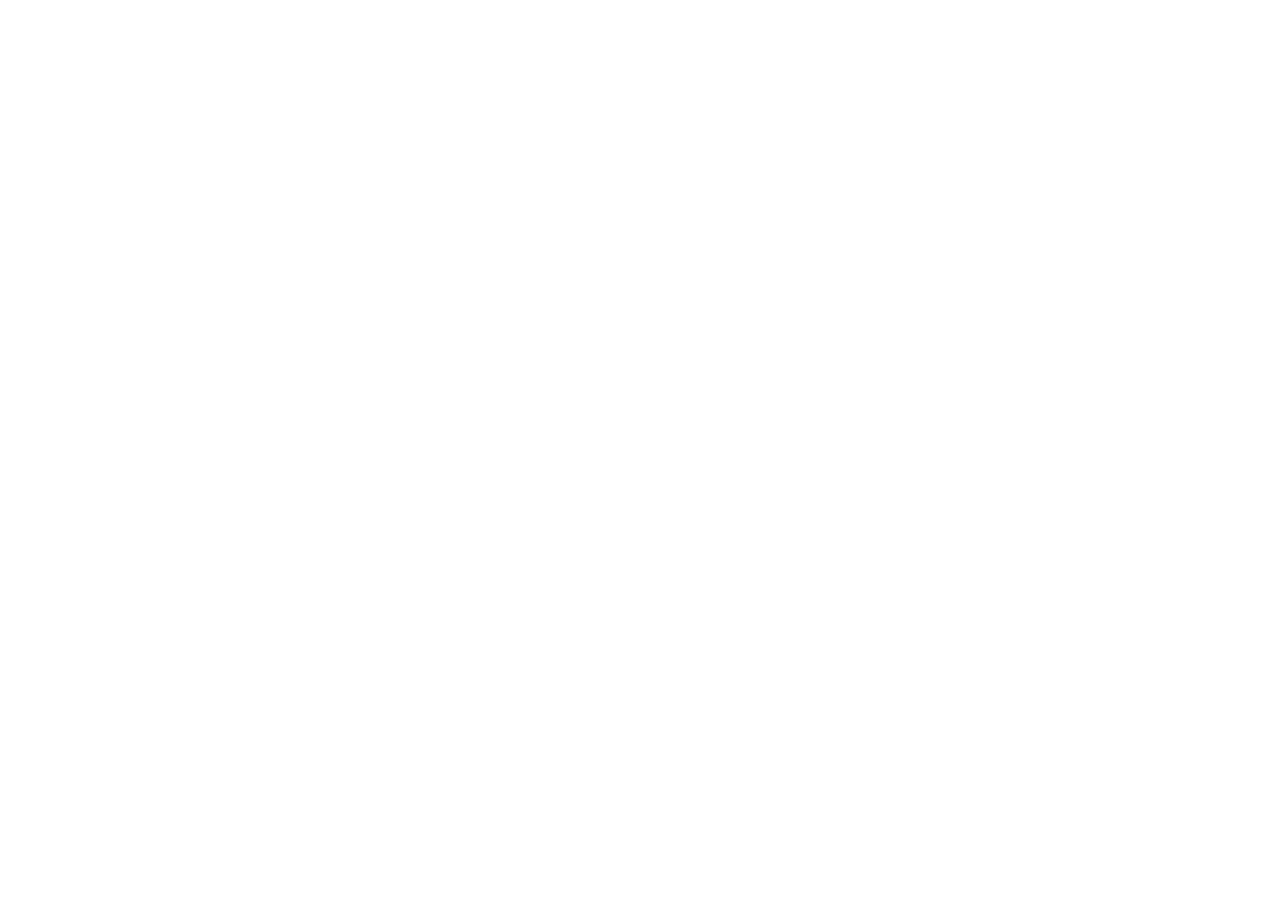
==== index.html @ 57f198ed "first commit" ====
<!DOCTYPE html>
<html lang="en">
<head>
    <meta charset="UTF-8">
    <meta name="viewport" content="width=device-width, initial-scale=1.0">
    <title>Document</title>
</head>
<body>
    
</body>
</html>
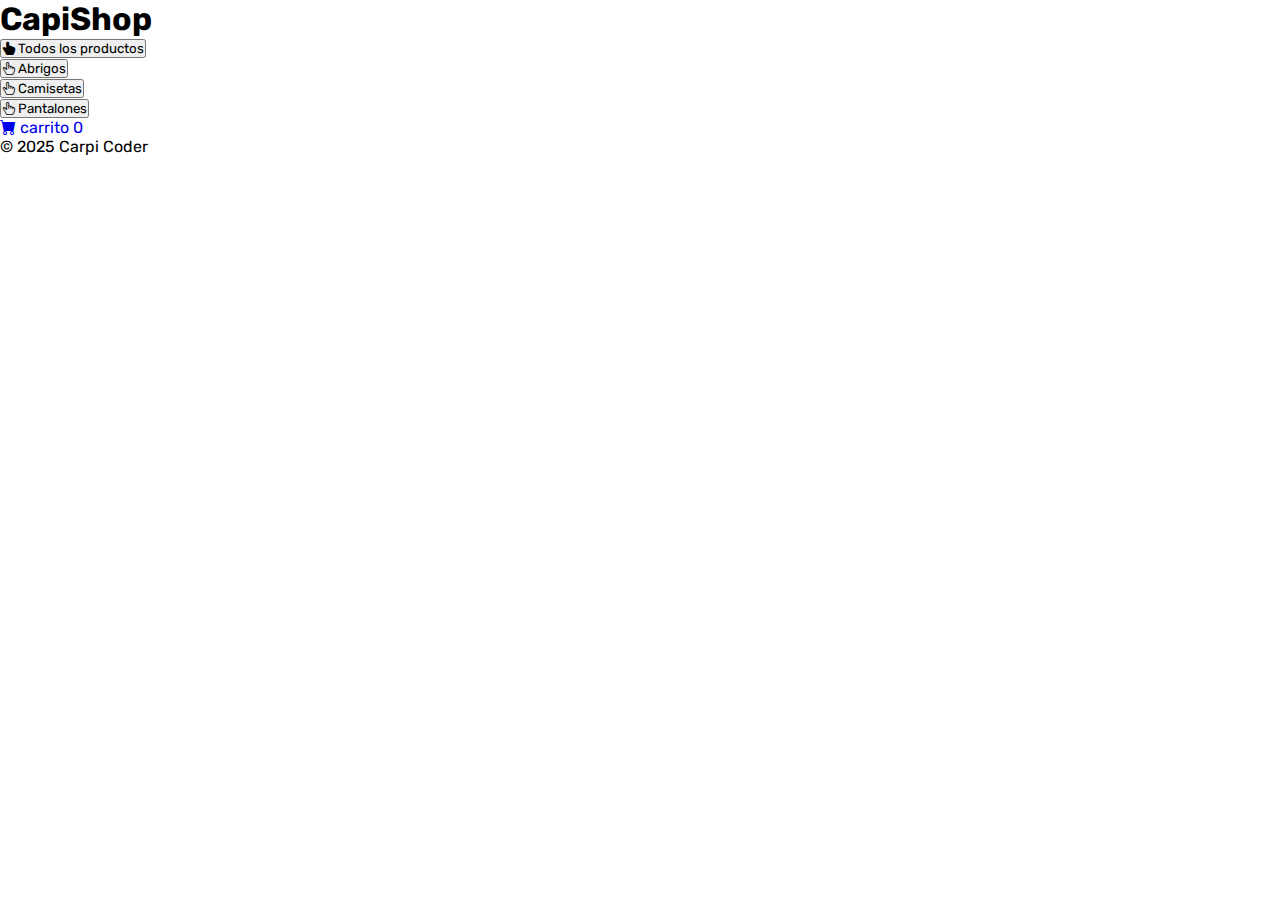
==== commit 798abede: "Creado la seccion lateral" ====
--- a/index.html
+++ b/index.html
@@ -2,10 +2,62 @@
 <html lang="en">
 <head>
     <meta charset="UTF-8">
+    <meta http-equiv="X-UA-Compatible" content="IE=edge">
     <meta name="viewport" content="width=device-width, initial-scale=1.0">
-    <title>Document</title>
+    <title>CarpiShop</title>
+    <link rel="stylesheet" href="https://cdn.jsdelivr.net/npm/bootstrap-icons@1.9.1/font/bootstrap-icons.css">
+    <link rel="stylesheet" href="css/main.css">
+
 </head>
 <body>
-    
+    <div class="wrapper">
+        <aside>
+            <header>
+                <h1 class="logo">CapiShop</h1>
+            </header>
+            <nav>
+                <ul>
+                    <li>
+                        <button class="boton-categoria">
+                            <i class="bi bi-hand-index-thumb-fill"></i>
+                            Todos los productos
+                        </button>
+                    </li>
+                    <li>
+                        <button class="boton-categoria">
+                            <i class="bi bi-hand-index-thumb"></i>
+                            Abrigos
+                        </button>
+                    </li>
+                    <li>
+                        <button class="boton-categoria">
+                            <i class="bi bi-hand-index-thumb"></i>
+                            Camisetas
+                        </button>
+                    </li>
+                    <li>
+                        <button class="boton-categoria">
+                            <i class="bi bi-hand-index-thumb"></i>
+                            Pantalones
+                        </button>
+                    </li>
+                    <li>
+                        <a class="boton-carrito" href="carrito.html">
+                            <i class="bi bi-cart-fill"></i>
+                            carrito <span class="numerito">0</span>
+                        </a>
+                    </li>
+                </ul>
+            </nav>
+            <footer>
+                <p class="textp-footer">© 2025 Carpi Coder</p>
+            </footer>
+
+        </aside>
+        <main>
+
+        </main>
+    </div>
+    <script src="js/main.js"></script>
 </body>
 </html>--- a/css/main.css
+++ b/css/main.css
@@ -0,0 +1,29 @@
+@import url('https://fonts.googleapis.com/css2?family=Rubik:wght@300;400;500;600;700;800;900&display=swap');
+
+:root {
+    --clr-main: #1d0775;
+    --clr-main-light: #4e2ed1;
+    --clr-white: #ececec;
+    --clr-gray: #e2e2e2;
+    --clr-red: #961818;
+}
+
+* {
+    margin: 0;
+    padding: 0;
+    box-sizing: border-box;
+    font-family: 'Rubik', sans-serif;
+}
+
+h1, h2, h3, h4, h5, h6, p, a, input, textarea, ul {
+    margin: 0;
+    padding: 0;
+}
+
+ul {
+    list-style-type: none;
+}
+
+a {
+    text-decoration: none;
+}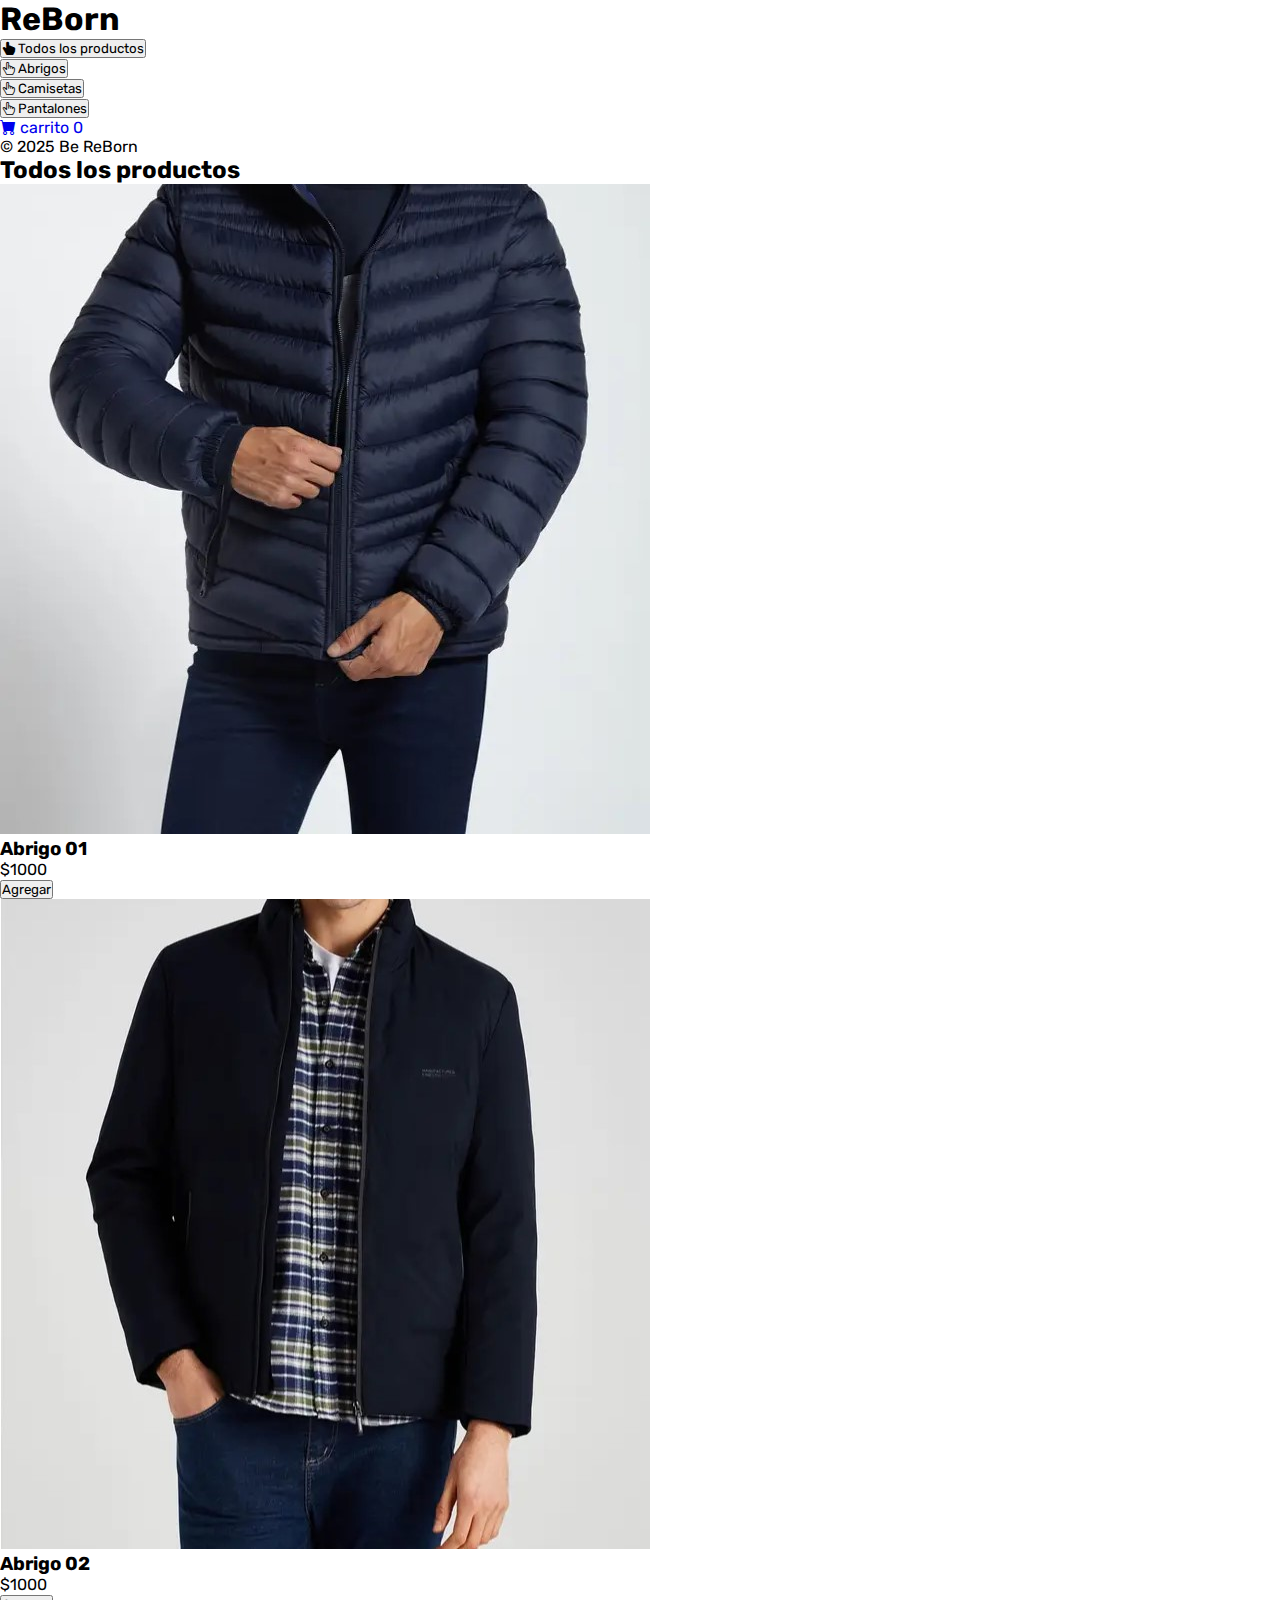
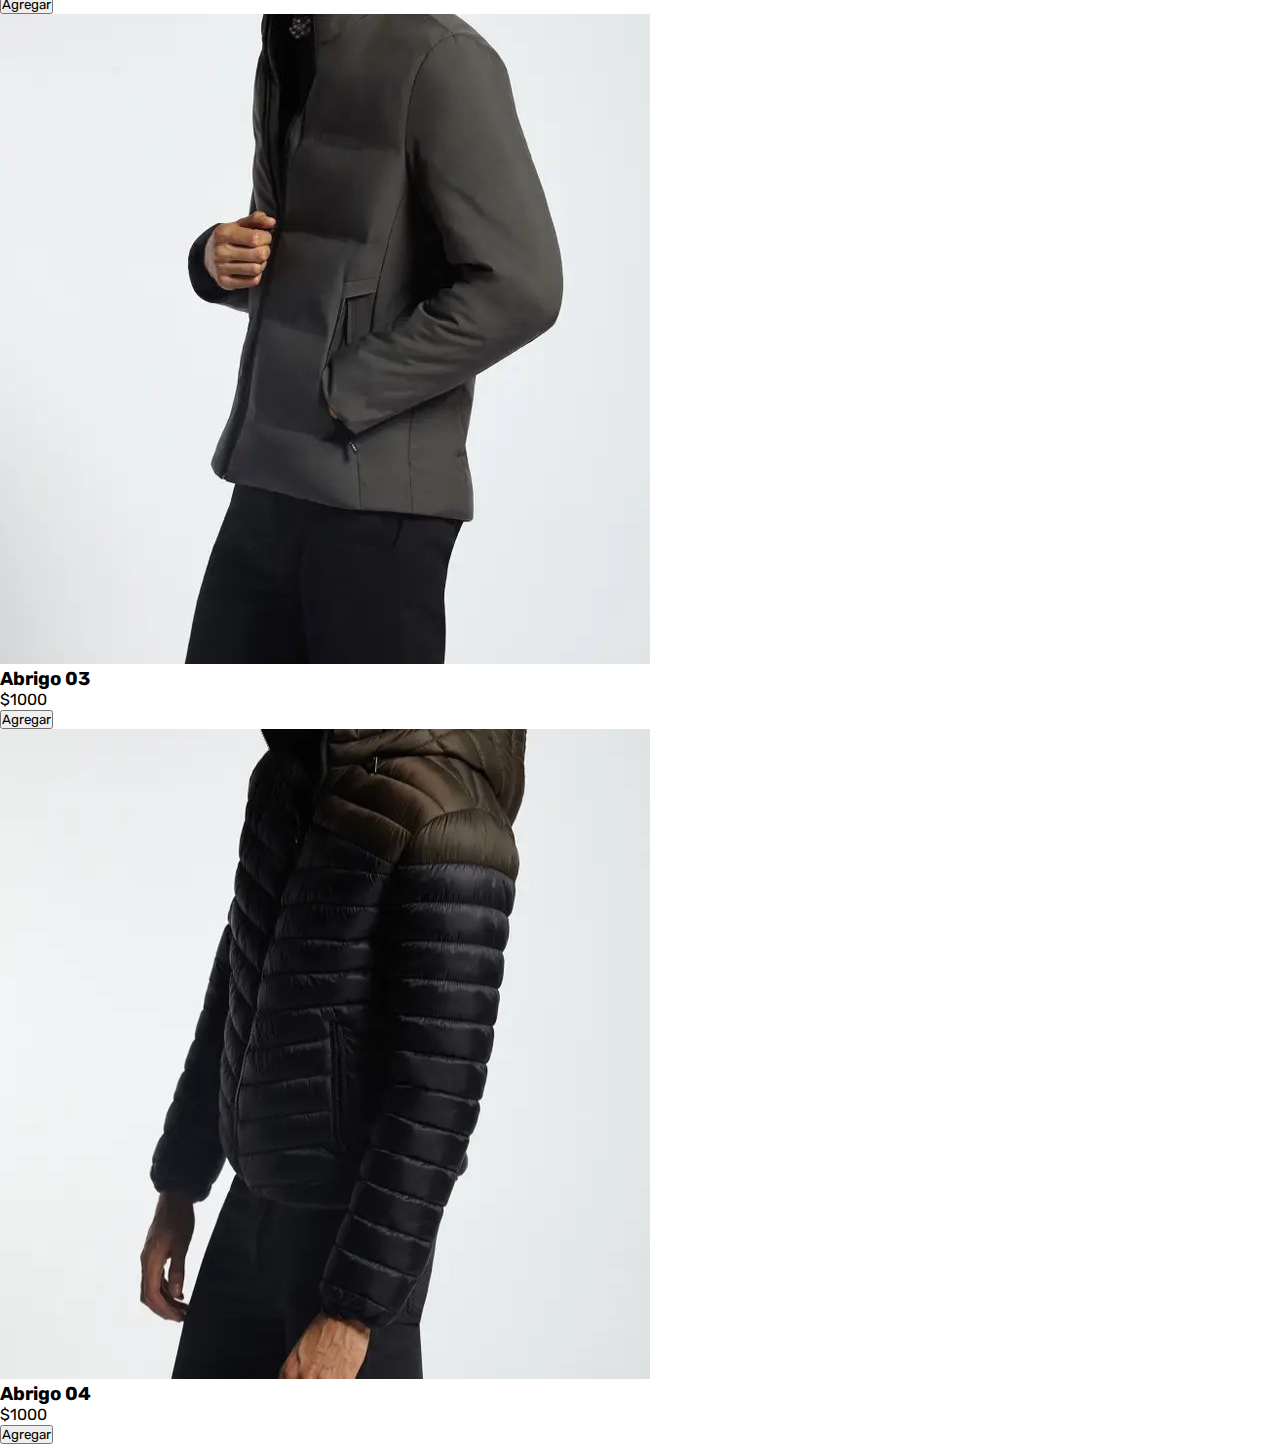
==== commit ac3bef5e: "Adecuar datos del carrito" ====
--- a/index.html
+++ b/index.html
@@ -4,7 +4,7 @@
     <meta charset="UTF-8">
     <meta http-equiv="X-UA-Compatible" content="IE=edge">
     <meta name="viewport" content="width=device-width, initial-scale=1.0">
-    <title>CarpiShop</title>
+    <title>ReBorn</title>
     <link rel="stylesheet" href="https://cdn.jsdelivr.net/npm/bootstrap-icons@1.9.1/font/bootstrap-icons.css">
     <link rel="stylesheet" href="css/main.css">
 
@@ -13,30 +13,30 @@
     <div class="wrapper">
         <aside>
             <header>
-                <h1 class="logo">CapiShop</h1>
+                <h1 class="logo">ReBorn</h1>
             </header>
             <nav>
                 <ul>
                     <li>
-                        <button class="boton-categoria">
+                        <button class="boton-menu boton-categoria active">
                             <i class="bi bi-hand-index-thumb-fill"></i>
                             Todos los productos
                         </button>
                     </li>
                     <li>
-                        <button class="boton-categoria">
+                        <button class="boton-menu boton-categoria">
                             <i class="bi bi-hand-index-thumb"></i>
                             Abrigos
                         </button>
                     </li>
                     <li>
-                        <button class="boton-categoria">
+                        <button class="boton-menu boton-categoria">
                             <i class="bi bi-hand-index-thumb"></i>
                             Camisetas
                         </button>
                     </li>
                     <li>
-                        <button class="boton-categoria">
+                        <button class="boton-menu boton-categoria">
                             <i class="bi bi-hand-index-thumb"></i>
                             Pantalones
                         </button>
@@ -50,12 +50,46 @@
                 </ul>
             </nav>
             <footer>
-                <p class="textp-footer">© 2025 Carpi Coder</p>
+                <p class="textp-footer">© 2025 Be ReBorn</p>
             </footer>
 
         </aside>
         <main>
-
+            <h2 class="titulo-principal">Todos los productos</h2>
+            <div class="contenedor-productos">
+                <div class="producto">
+                    <img src="img/abrigos/01.jpg" alt="">
+                    <div class="producto-detalle">
+                        <h3 class="producto-titulo ">Abrigo 01</h3>
+                        <p class="producto-precio">$1000</p>
+                        <button class="producto-agregar">Agregar</button>
+                    </div>
+                </div>
+                <div class="producto">
+                    <img src="img/abrigos/02.jpg" alt="">
+                    <div class="producto-detalle">
+                        <h3 class="producto-titulo ">Abrigo 02</h3>
+                        <p class="producto-precio">$1000</p>
+                        <button class="producto-agregar">Agregar</button>
+                    </div>
+                </div>
+                <div class="producto">
+                    <img src="img/abrigos/03.jpg" alt="">
+                    <div class="producto-detalle">
+                        <h3 class="producto-titulo ">Abrigo 03</h3>
+                        <p class="producto-precio">$1000</p>
+                        <button class="producto-agregar">Agregar</button>
+                    </div>
+                </div>
+                <div class="producto">
+                    <img src="img/abrigos/04.jpg" alt="">
+                    <div class="producto-detalle">
+                        <h3 class="producto-titulo ">Abrigo 04</h3>
+                        <p class="producto-precio">$1000</p>
+                        <button class="producto-agregar">Agregar</button>
+                    </div>
+                </div>
+            </div>
         </main>
     </div>
     <script src="js/main.js"></script>
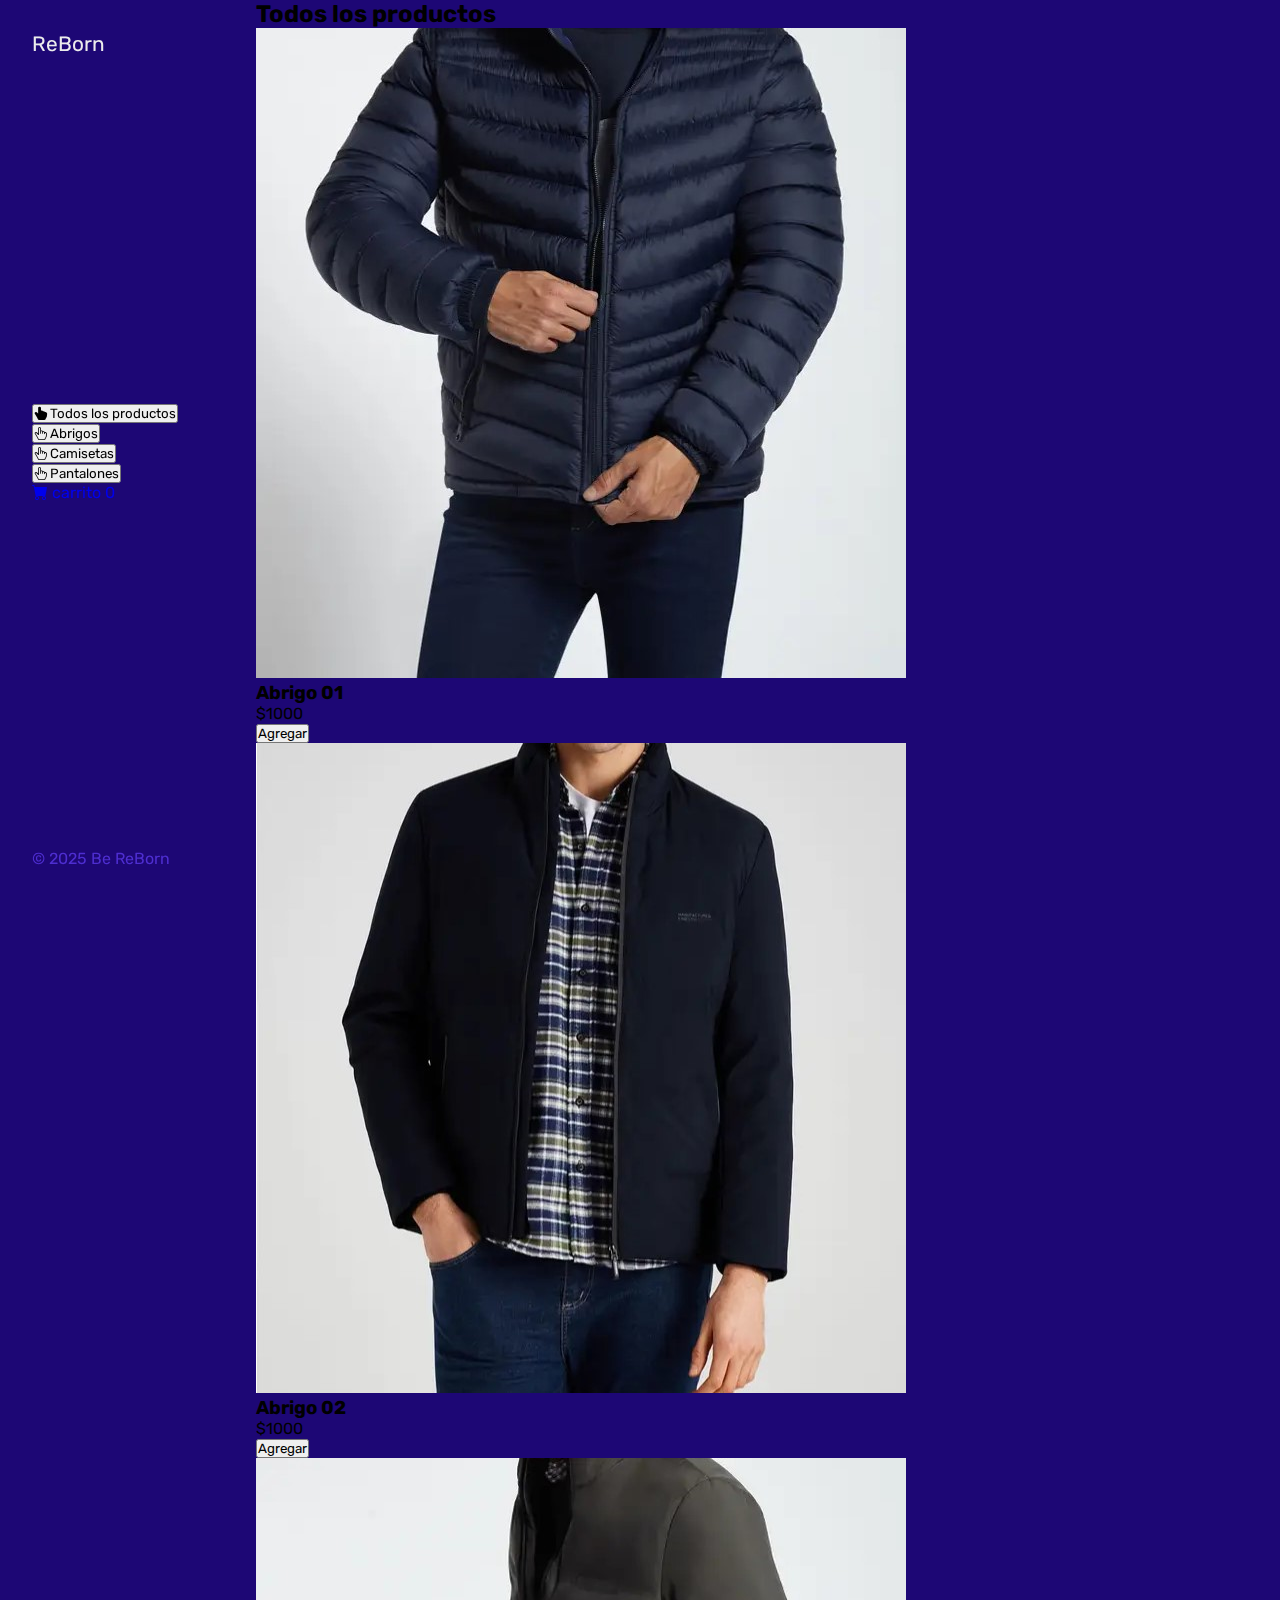
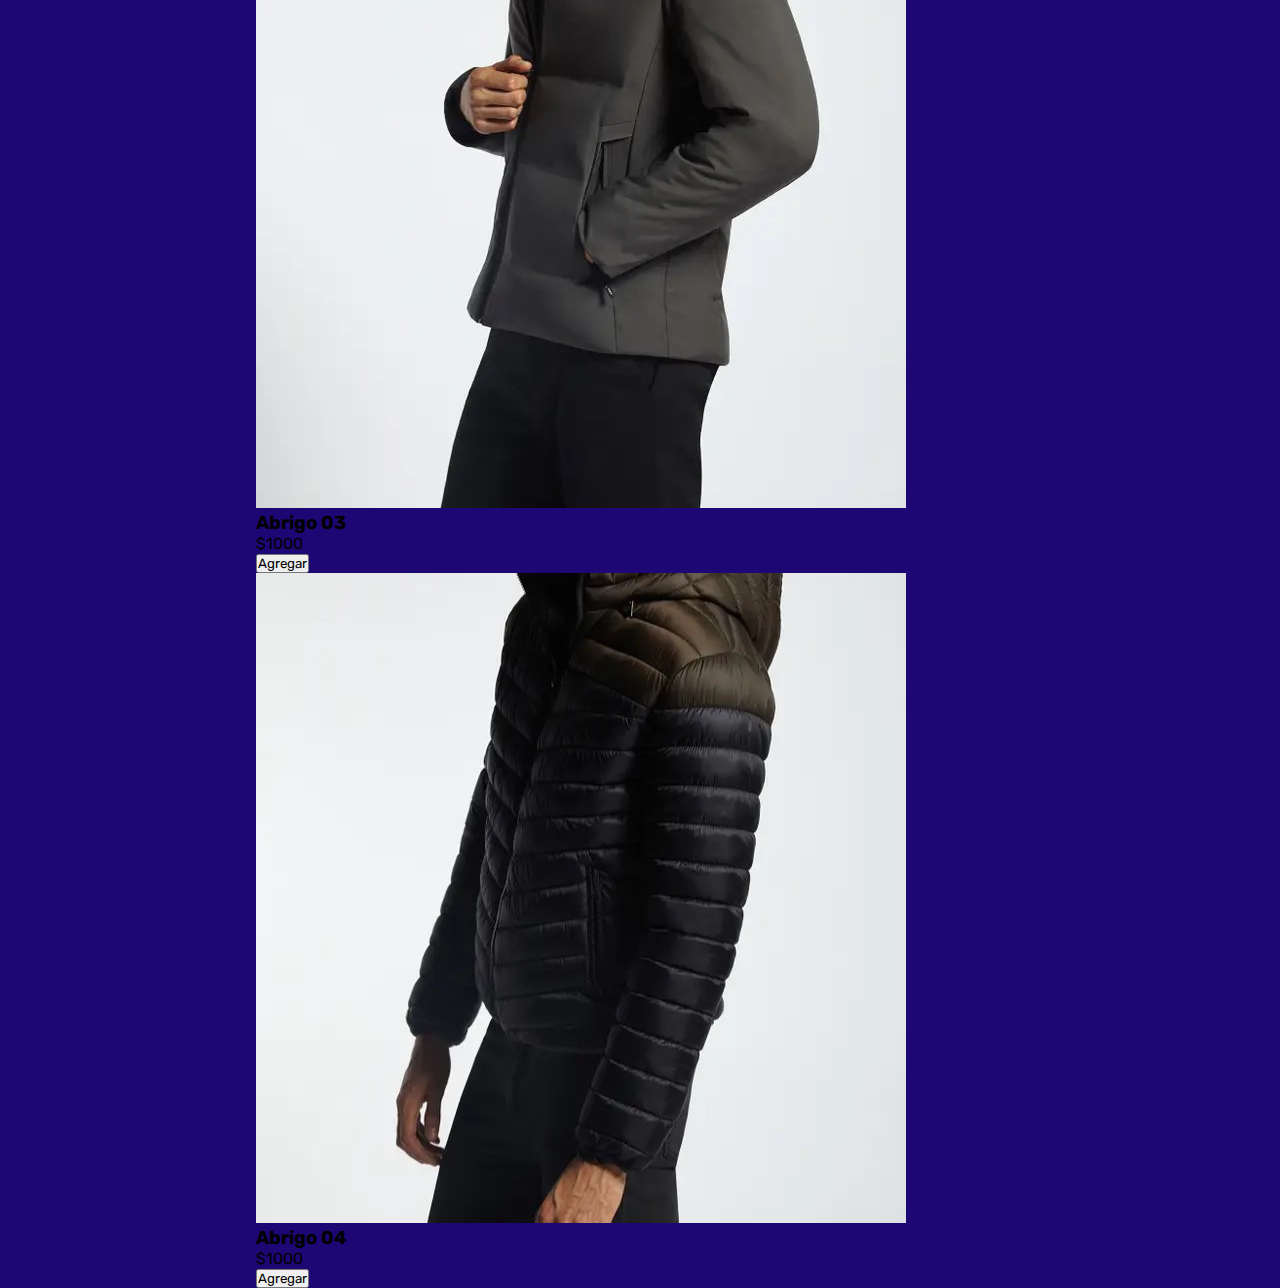
==== commit 7027f824: "Primeros estilos de Aside" ====
--- a/index.html
+++ b/index.html
@@ -50,7 +50,7 @@
                 </ul>
             </nav>
             <footer>
-                <p class="textp-footer">© 2025 Be ReBorn</p>
+                <p class="texto-footer">© 2025 Be ReBorn</p>
             </footer>
 
         </aside>
--- a/css/main.css
+++ b/css/main.css
@@ -26,4 +26,30 @@
 
 a {
     text-decoration: none;
+}
+
+.wrapper {
+    display: grid;
+    grid-template-columns: 1fr 4fr;
+    background-color: var(--clr-main);
+}
+
+aside {
+    padding: 2rem;
+    color: var(--clr-white);
+    position: sticky;
+    top: 0;
+    height: 100vh;
+    display: flex;
+    flex-direction: column;
+    justify-content: space-between;
+}   
+
+.logo {
+    font-weight: 400;
+    font-size: 1.3rem;
+}
+
+.texto-footer {
+    color: var(--clr-main-light)
 }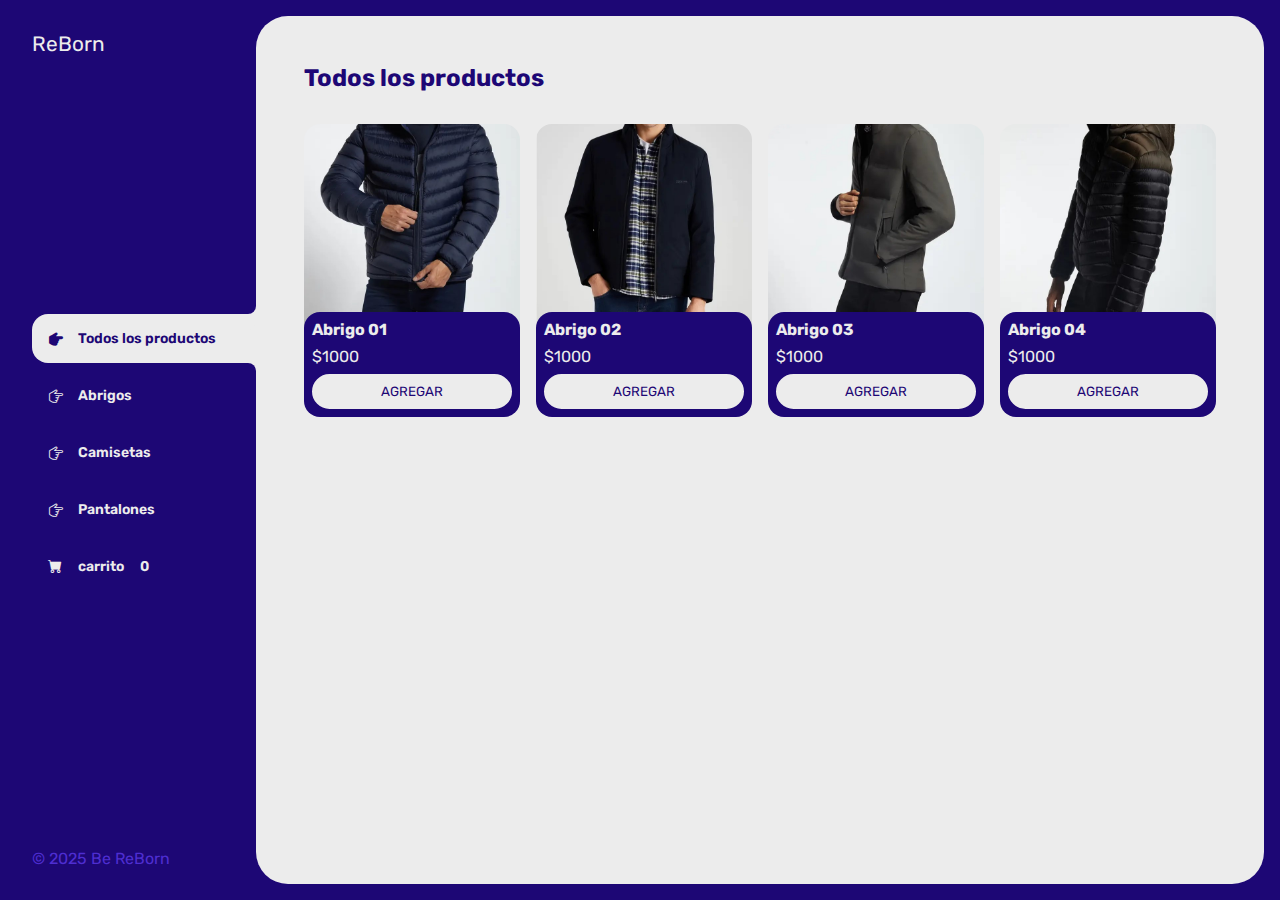
==== commit 7c53e9b9: "mas estilos al menu" ====
--- a/index.html
+++ b/index.html
@@ -16,7 +16,7 @@
                 <h1 class="logo">ReBorn</h1>
             </header>
             <nav>
-                <ul>
+                <ul class="menu">
                     <li>
                         <button class="boton-menu boton-categoria active">
                             <i class="bi bi-hand-index-thumb-fill"></i>
@@ -42,7 +42,7 @@
                         </button>
                     </li>
                     <li>
-                        <a class="boton-carrito" href="carrito.html">
+                        <a class="boton-menu boton-carrito" href="carrito.html">
                             <i class="bi bi-cart-fill"></i>
                             carrito <span class="numerito">0</span>
                         </a>
@@ -58,7 +58,7 @@
             <h2 class="titulo-principal">Todos los productos</h2>
             <div class="contenedor-productos">
                 <div class="producto">
-                    <img src="img/abrigos/01.jpg" alt="">
+                    <img class="producto-imagen" src="img/abrigos/01.jpg" alt="">
                     <div class="producto-detalle">
                         <h3 class="producto-titulo ">Abrigo 01</h3>
                         <p class="producto-precio">$1000</p>
@@ -66,7 +66,7 @@
                     </div>
                 </div>
                 <div class="producto">
-                    <img src="img/abrigos/02.jpg" alt="">
+                    <img class="producto-imagen" src="img/abrigos/02.jpg" alt="">
                     <div class="producto-detalle">
                         <h3 class="producto-titulo ">Abrigo 02</h3>
                         <p class="producto-precio">$1000</p>
@@ -74,7 +74,7 @@
                     </div>
                 </div>
                 <div class="producto">
-                    <img src="img/abrigos/03.jpg" alt="">
+                    <img class="producto-imagen" src="img/abrigos/03.jpg" alt="">
                     <div class="producto-detalle">
                         <h3 class="producto-titulo ">Abrigo 03</h3>
                         <p class="producto-precio">$1000</p>
@@ -82,7 +82,7 @@
                     </div>
                 </div>
                 <div class="producto">
-                    <img src="img/abrigos/04.jpg" alt="">
+                    <img class="producto-imagen" src="img/abrigos/04.jpg" alt="">
                     <div class="producto-detalle">
                         <h3 class="producto-titulo ">Abrigo 04</h3>
                         <p class="producto-precio">$1000</p>
--- a/css/main.css
+++ b/css/main.css
@@ -36,6 +36,7 @@
 
 aside {
     padding: 2rem;
+    padding-right: 0;
     color: var(--clr-white);
     position: sticky;
     top: 0;
@@ -50,6 +51,122 @@
     font-size: 1.3rem;
 }
 
+.menu {
+    display: flex;
+    flex-direction: column;
+    gap: .5rem;
+}
+
+.boton-menu {
+    background-color: transparent;
+    border: 0;
+    color: var(--clr-white);
+    font-size: 1rem;
+    font-weight: 600;
+    display: flex;
+    gap: 1rem;
+    padding: 1rem;
+    font-size: .875rem;
+}
+
+.boton-menu.active {
+    background-color: var(--clr-white);
+    color: var(--clr-main);
+    width: 100%;
+    border-top-left-radius: 1rem;
+    border-bottom-left-radius: 1rem;
+    position: relative;
+}
+
+.boton-menu.active::before {
+    content: '';
+    position: absolute;
+    width: 1rem;
+    height: 2rem;
+    bottom: 100%;
+    right: 0;
+    background-color: transparent;
+
+    border-bottom-right-radius: .5rem;
+    box-shadow: 0 1rem 0 var(--clr-white);
+}
+
+.boton-menu.active::after {
+    content: '';
+    position: absolute;
+    width: 1rem;
+    height: 2rem;
+    top: 100%;
+    right: 0;
+    background-color: transparent;
+
+    border-top-right-radius: .5rem;
+    box-shadow: 0 -1rem 0 var(--clr-white);
+}
+
+
+.boton-categoria > i.bi-hand-index-thumb-fill, 
+.boton-categoria > i.bi-hand-index-thumb {
+    transform: rotateZ(90deg);
+}
+
 .texto-footer {
     color: var(--clr-main-light)
+}
+
+main {
+    background-color: var(--clr-white);
+    margin: 1rem;
+    margin-left: 0;
+    border-radius: 2rem;
+    padding: 3rem;
+}
+
+.titulo-principal{
+    color: var(--clr-main);
+    margin-bottom: 2rem;
+}
+
+.contenedor-productos {
+    display: grid;
+    grid-template-columns: repeat(4, 1fr);
+    gap: 1rem;
+}
+
+.producto-imagen {
+    max-width: 100%;
+    border-radius: 1rem;
+}
+
+.producto-detalle {
+  background-color: var(--clr-main);
+  color: var(--clr-white);
+  padding: .5rem;
+  border-radius: 1rem;
+  margin-top: -2rem;
+  position: relative;
+  display: flex;
+  flex-direction: column;
+  gap: .5rem;
+}
+
+.producto-titulo {
+    font-size: 1rem;
+}
+
+.producto-agregar {
+    border: 0;
+    background-color: var(--clr-white);
+    color: var(--clr-main);
+    padding: .5rem;
+    text-transform: uppercase;
+    border-radius: 2rem;
+    cursor: pointer;
+    border: 2px solid var(--clr-white);
+    transition: background-color .2s, color .2s;
+}
+
+.producto-agregar:hover {
+    background-color: var(--clr-main);
+    color: var(--clr-white);
 }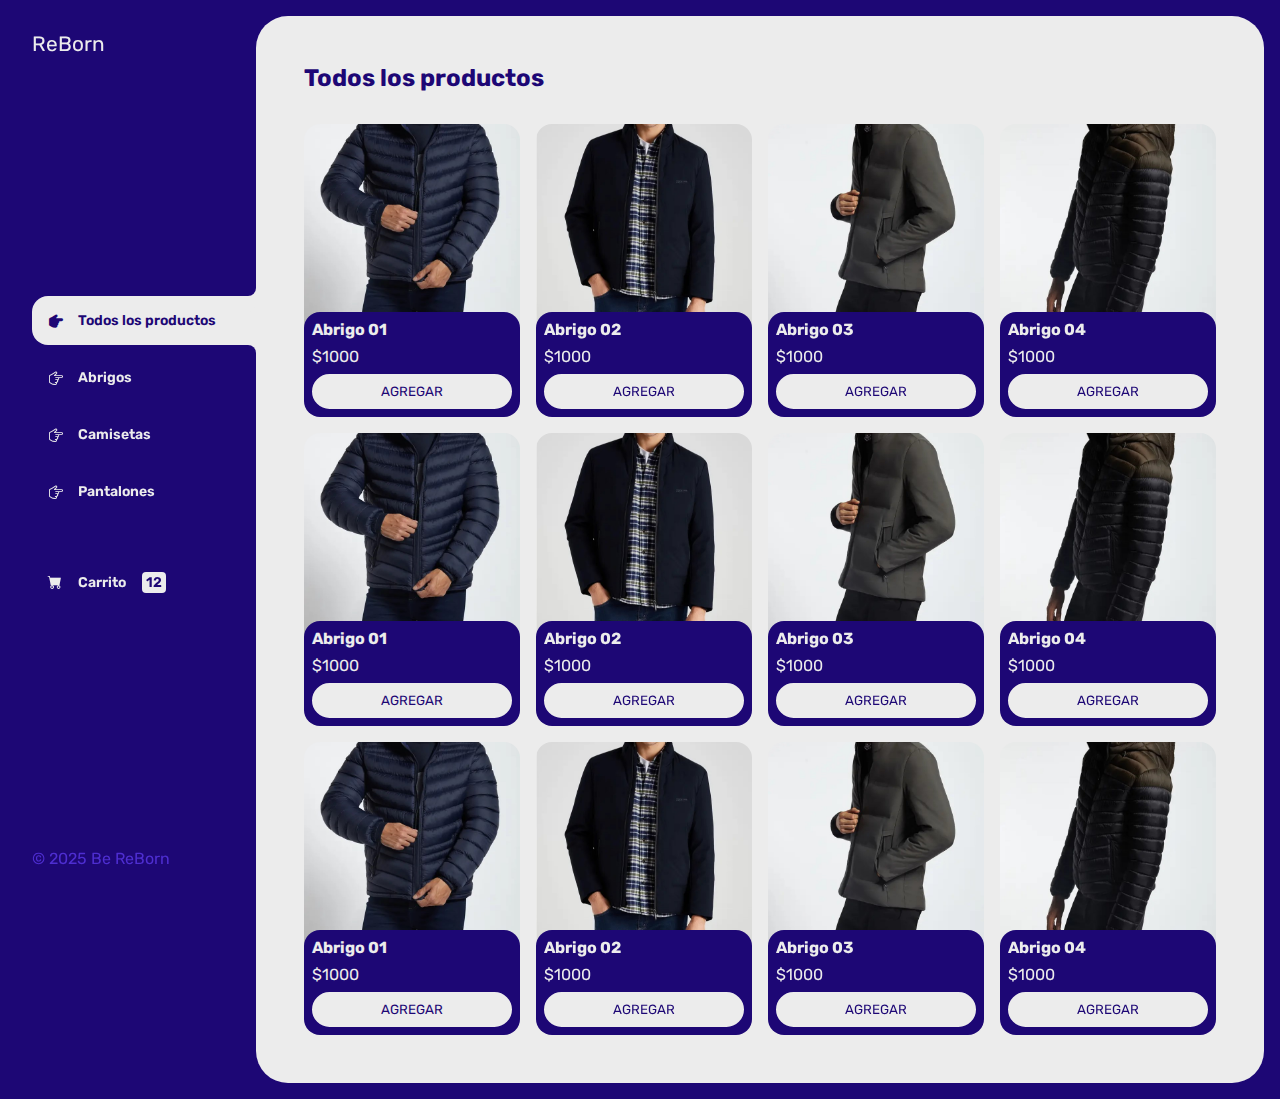
==== commit 93b0c20c: "Agregar estilos al carrito" ====
--- a/index.html
+++ b/index.html
@@ -42,9 +42,9 @@
                         </button>
                     </li>
                     <li>
-                        <a class="boton-menu boton-carrito" href="carrito.html">
+                        <a class="boton-menu boton-carrito " href="carrito.html">
                             <i class="bi bi-cart-fill"></i>
-                            carrito <span class="numerito">0</span>
+                            Carrito <span class="numerito">12</span>
                         </a>
                     </li>
                 </ul>
@@ -89,6 +89,70 @@
                         <button class="producto-agregar">Agregar</button>
                     </div>
                 </div>
+                <div class="producto">
+                    <img class="producto-imagen" src="img/abrigos/01.jpg" alt="">
+                    <div class="producto-detalle">
+                        <h3 class="producto-titulo ">Abrigo 01</h3>
+                        <p class="producto-precio">$1000</p>
+                        <button class="producto-agregar">Agregar</button>
+                    </div>
+                </div>
+                <div class="producto">
+                    <img class="producto-imagen" src="img/abrigos/02.jpg" alt="">
+                    <div class="producto-detalle">
+                        <h3 class="producto-titulo ">Abrigo 02</h3>
+                        <p class="producto-precio">$1000</p>
+                        <button class="producto-agregar">Agregar</button>
+                    </div>
+                </div>
+                <div class="producto">
+                    <img class="producto-imagen" src="img/abrigos/03.jpg" alt="">
+                    <div class="producto-detalle">
+                        <h3 class="producto-titulo ">Abrigo 03</h3>
+                        <p class="producto-precio">$1000</p>
+                        <button class="producto-agregar">Agregar</button>
+                    </div>
+                </div>
+                <div class="producto">
+                    <img class="producto-imagen" src="img/abrigos/04.jpg" alt="">
+                    <div class="producto-detalle">
+                        <h3 class="producto-titulo ">Abrigo 04</h3>
+                        <p class="producto-precio">$1000</p>
+                        <button class="producto-agregar">Agregar</button>
+                    </div>
+                </div>
+                <div class="producto">
+                    <img class="producto-imagen" src="img/abrigos/01.jpg" alt="">
+                    <div class="producto-detalle">
+                        <h3 class="producto-titulo ">Abrigo 01</h3>
+                        <p class="producto-precio">$1000</p>
+                        <button class="producto-agregar">Agregar</button>
+                    </div>
+                </div>
+                <div class="producto">
+                    <img class="producto-imagen" src="img/abrigos/02.jpg" alt="">
+                    <div class="producto-detalle">
+                        <h3 class="producto-titulo ">Abrigo 02</h3>
+                        <p class="producto-precio">$1000</p>
+                        <button class="producto-agregar">Agregar</button>
+                    </div>
+                </div>
+                <div class="producto">
+                    <img class="producto-imagen" src="img/abrigos/03.jpg" alt="">
+                    <div class="producto-detalle">
+                        <h3 class="producto-titulo ">Abrigo 03</h3>
+                        <p class="producto-precio">$1000</p>
+                        <button class="producto-agregar">Agregar</button>
+                    </div>
+                </div>
+                <div class="producto">
+                    <img class="producto-imagen" src="img/abrigos/04.jpg" alt="">
+                    <div class="producto-detalle">
+                        <h3 class="producto-titulo ">Abrigo 04</h3>
+                        <p class="producto-precio">$1000</p>
+                        <button class="producto-agregar">Agregar</button>
+                    </div>
+                </div>
             </div>
         </main>
     </div>
--- a/css/main.css
+++ b/css/main.css
@@ -64,6 +64,7 @@
     font-size: 1rem;
     font-weight: 600;
     display: flex;
+    align-items: center;
     gap: 1rem;
     padding: 1rem;
     font-size: .875rem;
@@ -108,6 +109,22 @@
 .boton-categoria > i.bi-hand-index-thumb-fill, 
 .boton-categoria > i.bi-hand-index-thumb {
     transform: rotateZ(90deg);
+}
+
+.boton-carrito {
+    margin-top: 2rem;
+}
+
+.numerito {
+    background-color: var(--clr-white);
+    color: var(--clr-main);
+    padding: 0.15rem .25rem;
+    border-radius: .25rem;
+}
+
+.boton-carrito.active .numerito{
+    background-color: var(--clr-main);
+    color: var(--clr-white);
 }
 
 .texto-footer {
@@ -169,4 +186,103 @@
 .producto-agregar:hover {
     background-color: var(--clr-main);
     color: var(--clr-white);
-}+}
+
+/**Carrito*/
+
+.contenedor-carrito{
+    display: flex;
+    flex-direction: column;
+    gap: 1.5rem;
+
+}
+
+.carrito-vacio, 
+.carrito-comprado {
+    color: var(--clr-main);
+    
+}
+
+.carrito-productos {
+    display: flex;
+    flex-direction: column;
+    gap: 1rem;
+}
+
+.carrito-producto {
+    display: flex;
+    justify-content: space-between;
+    align-items: center;
+    background-color: var(--clr-gray);
+    color: var(--clr-main);
+    padding:  .5rem;
+    padding-right: 1.5rem;
+    border-radius: 1rem;
+}
+
+.carrito-prducto-imagen{
+    width:4rem;
+    border-radius: 1rem;
+}
+
+.carrito-prducto small {
+    font-size: .75rem;
+}
+
+.carrito-producto-eliminar {
+    border: 0;
+    background-color: transparent;
+    color: var(--clr-red);
+    cursor: pointer;
+    font-size: 1.2rem;
+}
+
+.carrito-acciones {
+    display: flex;
+    justify-content: space-between;
+    margin-top: 1rem;
+}
+
+.carrito-acciones-vaciar {
+    border: 0;
+    background-color: var(--clr-gray);
+    padding: 1rem;
+    border-radius: 1rem;
+    color: var(--clr-main);
+    cursor: pointer;
+    text-transform: uppercase;
+}
+
+.carrito-acciones-derecha {
+    display: flex;
+}
+
+.carrito-acciones-total {
+    display: flex;
+    background-color: var(--clr-gray);
+    padding: 1rem;   
+    color: var(--clr-main);
+    text-transform: uppercase;
+    border-top-left-radius: 1rem;
+    border-bottom-left-radius: 1rem;
+    gap: 1rem;
+}
+
+
+.carrito-acciones-comprar {
+    border: 0;
+    background-color: var(--clr-main);
+    padding: 1rem;
+
+    color: var(--clr-white);
+    cursor: pointer;
+    text-transform: uppercase;
+    border-top-right-radius: 1rem;
+    border-bottom-right-radius: 1rem;
+}
+
+.disabled {
+    display: none;
+}
+
+
